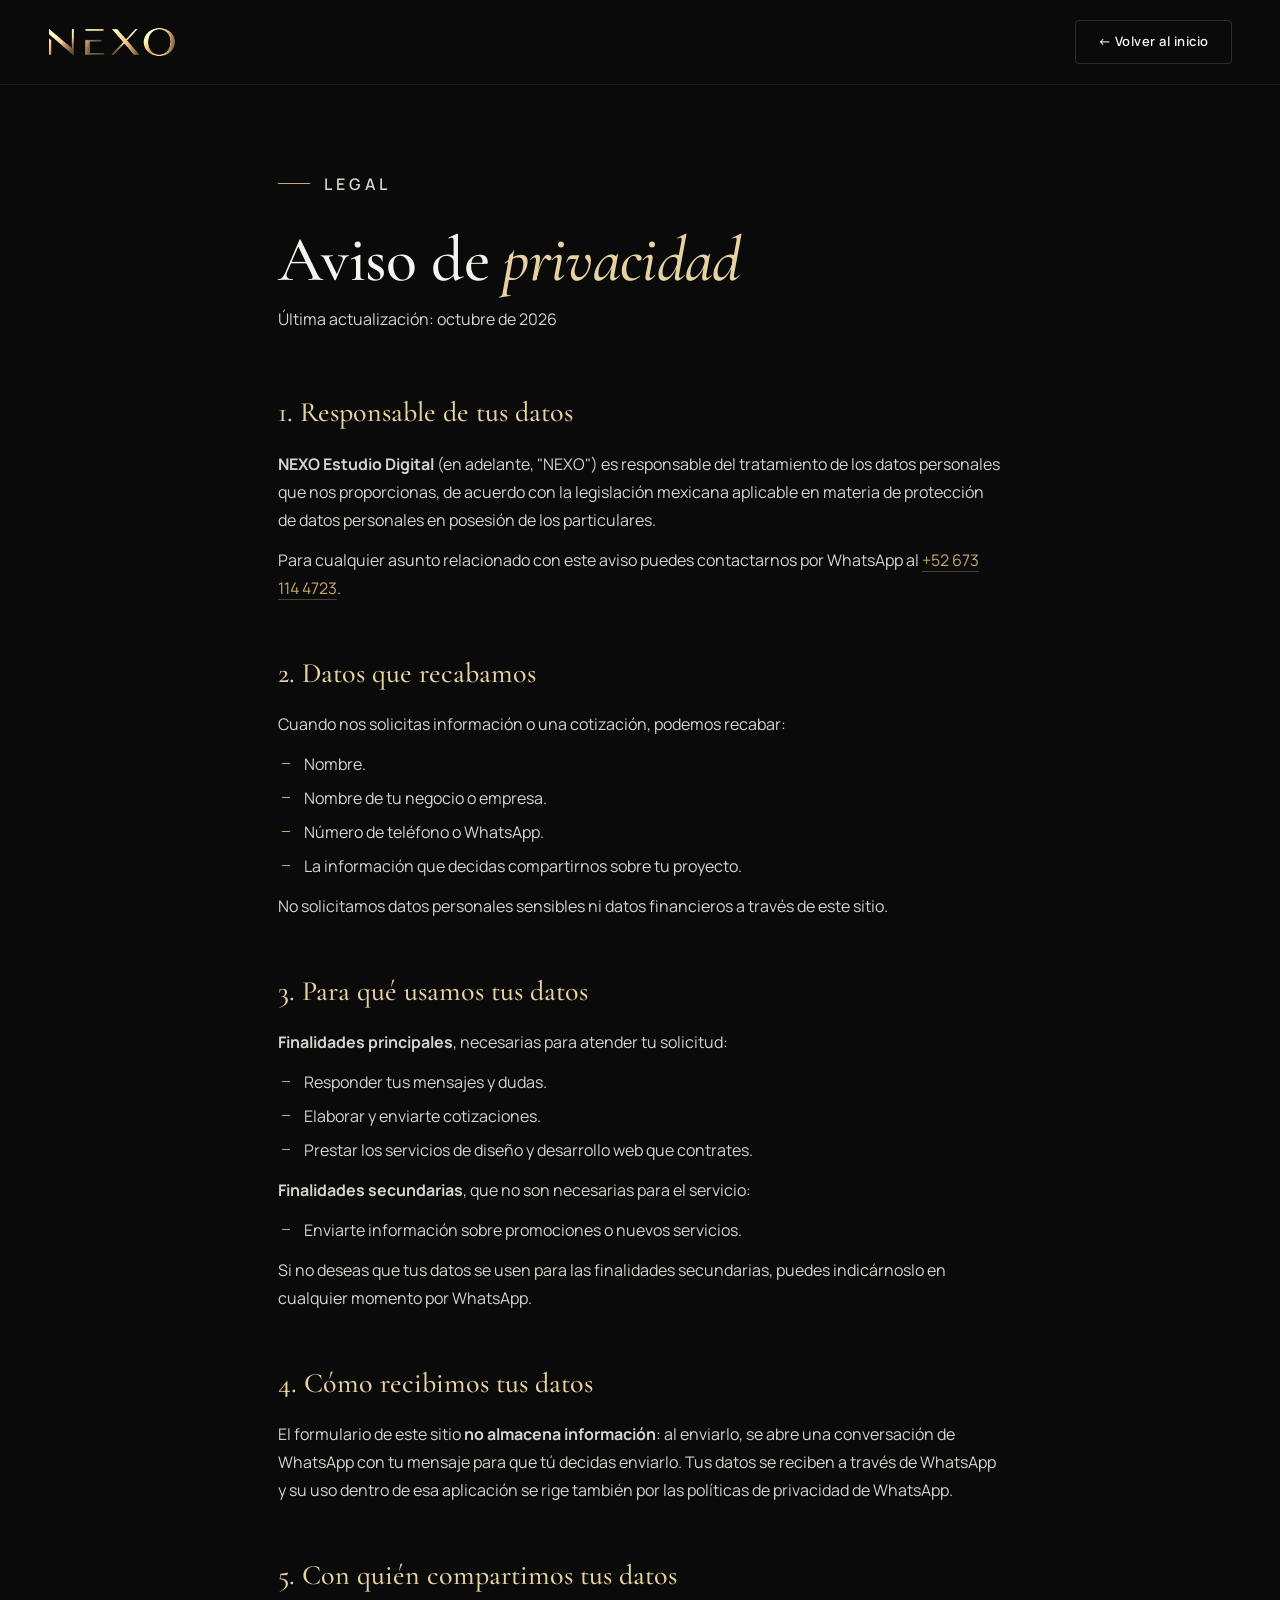
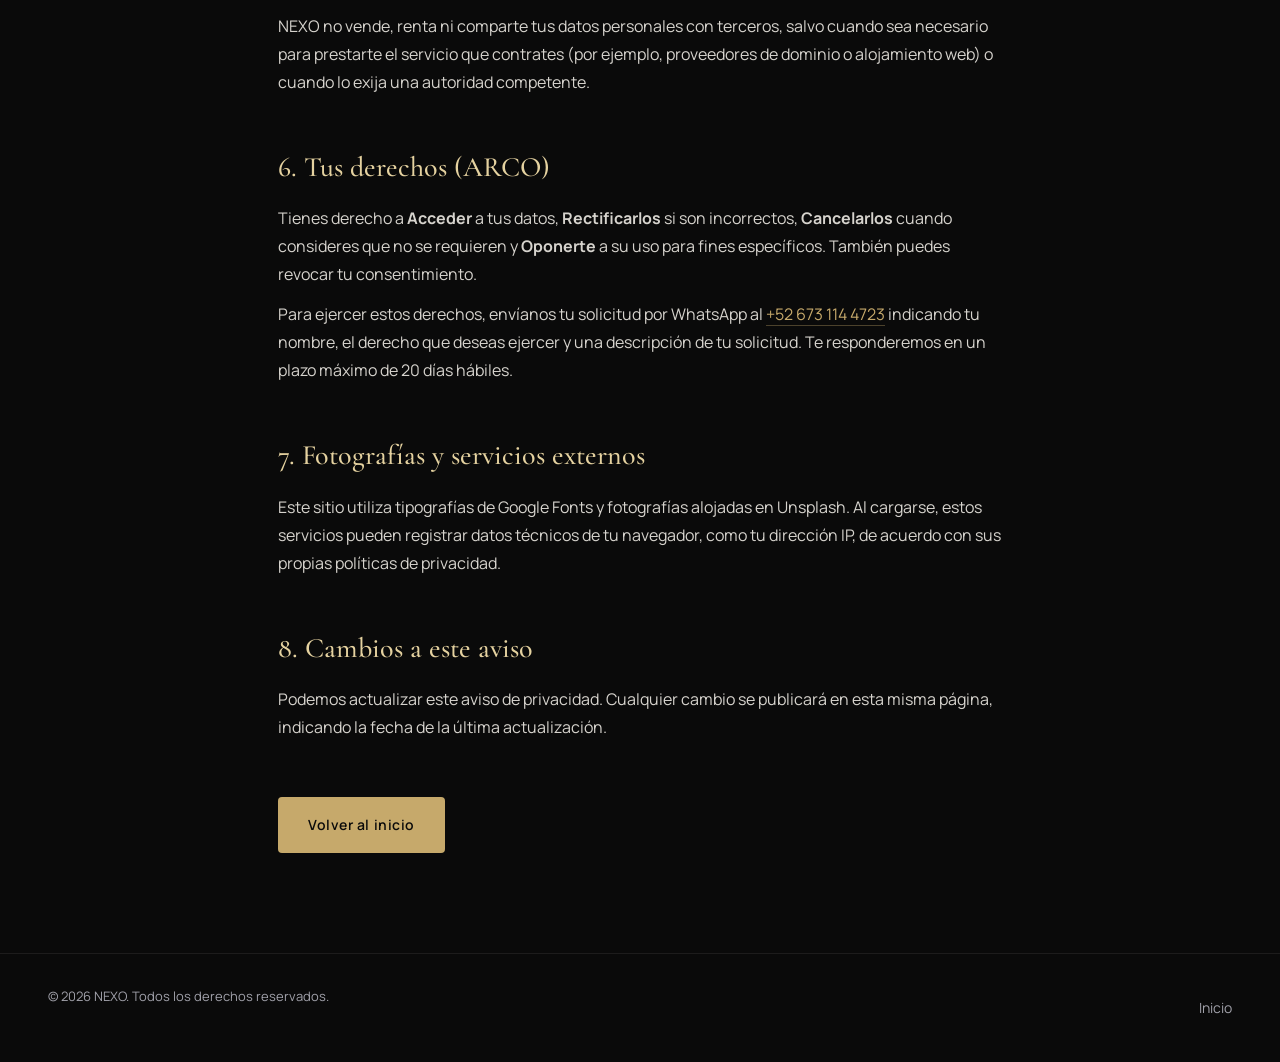
==== aviso-de-privacidad.html @ e702c125 "Mejoras de la auditoría: privacidad, velocidad, SEO y accesibilidad - Aviso de privacidad enlazado d" ====
<!doctype html>
<html lang="es">
<head>
  <meta charset="utf-8">
  <meta name="viewport" content="width=device-width, initial-scale=1">
  <title>Aviso de privacidad · NEXO</title>
  <meta name="description" content="Aviso de privacidad de NEXO, estudio digital de diseño web.">
  <meta name="theme-color" content="#0A0A0A">
  <link rel="canonical" href="https://maria2605199-cyber.github.io/mi-pagina-web-NEXO/aviso-de-privacidad.html">
  <link rel="icon" href="assets/favicon.png" type="image/png">
  <link rel="preconnect" href="https://fonts.googleapis.com">
  <link rel="preconnect" href="https://fonts.gstatic.com" crossorigin>
  <link href="https://fonts.googleapis.com/css2?family=Cormorant+Garamond:ital,wght@0,400;0,500;0,600;1,400;1,500&family=Manrope:wght@300;400;500;600;700&display=swap" rel="stylesheet">
  <link rel="stylesheet" href="css/styles.css?v=__VERSION__">
</head>
<body class="page-simple">
  <header class="simple-nav">
    <div class="container simple-nav__inner">
      <a href="./" class="logo" aria-label="NEXO, volver al inicio"><img src="assets/logo-nexo.png" alt="NEXO" width="440" height="103"></a>
      <a href="./" class="btn btn--ghost btn--sm">← Volver al inicio</a>
    </div>
  </header>

  <main class="container legal">
    <p class="eyebrow">Legal</p>
    <h1 class="h2">Aviso de <em>privacidad</em></h1>
    <p class="legal__date">Última actualización: octubre de 2026</p>

    <h2>1. Responsable de tus datos</h2>
    <p><strong>NEXO Estudio Digital</strong> (en adelante, "NEXO") es responsable del tratamiento de los datos personales que nos proporcionas, de acuerdo con la legislación mexicana aplicable en materia de protección de datos personales en posesión de los particulares.</p>
    <p>Para cualquier asunto relacionado con este aviso puedes contactarnos por WhatsApp al <a href="https://wa.me/526731144723">+52 673 114 4723</a>.</p>

    <h2>2. Datos que recabamos</h2>
    <p>Cuando nos solicitas información o una cotización, podemos recabar:</p>
    <ul>
      <li>Nombre.</li>
      <li>Nombre de tu negocio o empresa.</li>
      <li>Número de teléfono o WhatsApp.</li>
      <li>La información que decidas compartirnos sobre tu proyecto.</li>
    </ul>
    <p>No solicitamos datos personales sensibles ni datos financieros a través de este sitio.</p>

    <h2>3. Para qué usamos tus datos</h2>
    <p><strong>Finalidades principales</strong>, necesarias para atender tu solicitud:</p>
    <ul>
      <li>Responder tus mensajes y dudas.</li>
      <li>Elaborar y enviarte cotizaciones.</li>
      <li>Prestar los servicios de diseño y desarrollo web que contrates.</li>
    </ul>
    <p><strong>Finalidades secundarias</strong>, que no son necesarias para el servicio:</p>
    <ul>
      <li>Enviarte información sobre promociones o nuevos servicios.</li>
    </ul>
    <p>Si no deseas que tus datos se usen para las finalidades secundarias, puedes indicárnoslo en cualquier momento por WhatsApp.</p>

    <h2>4. Cómo recibimos tus datos</h2>
    <p>El formulario de este sitio <strong>no almacena información</strong>: al enviarlo, se abre una conversación de WhatsApp con tu mensaje para que tú decidas enviarlo. Tus datos se reciben a través de WhatsApp y su uso dentro de esa aplicación se rige también por las políticas de privacidad de WhatsApp.</p>

    <h2>5. Con quién compartimos tus datos</h2>
    <p>NEXO no vende, renta ni comparte tus datos personales con terceros, salvo cuando sea necesario para prestarte el servicio que contrates (por ejemplo, proveedores de dominio o alojamiento web) o cuando lo exija una autoridad competente.</p>

    <h2>6. Tus derechos (ARCO)</h2>
    <p>Tienes derecho a <strong>Acceder</strong> a tus datos, <strong>Rectificarlos</strong> si son incorrectos, <strong>Cancelarlos</strong> cuando consideres que no se requieren y <strong>Oponerte</strong> a su uso para fines específicos. También puedes revocar tu consentimiento.</p>
    <p>Para ejercer estos derechos, envíanos tu solicitud por WhatsApp al <a href="https://wa.me/526731144723">+52 673 114 4723</a> indicando tu nombre, el derecho que deseas ejercer y una descripción de tu solicitud. Te responderemos en un plazo máximo de 20 días hábiles.</p>

    <h2>7. Fotografías y servicios externos</h2>
    <p>Este sitio utiliza tipografías de Google Fonts y fotografías alojadas en Unsplash. Al cargarse, estos servicios pueden registrar datos técnicos de tu navegador, como tu dirección IP, de acuerdo con sus propias políticas de privacidad.</p>

    <h2>8. Cambios a este aviso</h2>
    <p>Podemos actualizar este aviso de privacidad. Cualquier cambio se publicará en esta misma página, indicando la fecha de la última actualización.</p>

    <a href="./" class="btn btn--gold legal__back">Volver al inicio</a>
  </main>

  <footer class="footer footer--simple">
    <div class="container footer__bottom">
      <span>© <span id="year">2026</span> NEXO. Todos los derechos reservados.</span>
      <a href="./" class="footer__top">Inicio</a>
    </div>
  </footer>
</body>
</html>
---- css/styles.css ----
/* =========================================================
   NEXO · Estudio digital
   ========================================================= */

:root {
  --black: #0A0A0A;
  --black-2: #111111;
  --black-3: #161616;
  --gold: #C6A96B;
  --gold-light: #E5D2A0;
  --white: #F5F3EF;
  --gray: #A1A1AA;

  --line: rgba(245, 243, 239, 0.08);
  --line-strong: rgba(245, 243, 239, 0.14);
  --gold-line: rgba(198, 169, 107, 0.35);

  --serif: "Cormorant Garamond", Georgia, "Times New Roman", serif;
  --sans: "Manrope", "Inter", system-ui, -apple-system, "Segoe UI", sans-serif;

  --container: 1200px;
  --gutter: clamp(20px, 5vw, 48px);
  --section: clamp(96px, 14vw, 168px);
  --radius: 4px;
  --ease: cubic-bezier(0.22, 1, 0.36, 1);
}

*, *::before, *::after { box-sizing: border-box; }

html { scroll-behavior: smooth; -webkit-text-size-adjust: 100%; }

body {
  margin: 0;
  background: var(--black);
  color: var(--white);
  font-family: var(--sans);
  font-size: 16px;
  line-height: 1.65;
  font-weight: 400;
  -webkit-font-smoothing: antialiased;
  -moz-osx-font-smoothing: grayscale;
  overflow-x: hidden;
}

img, svg { display: block; max-width: 100%; }
a { color: inherit; text-decoration: none; }
h1, h2, h3, p { margin: 0; }
ul, ol { margin: 0; padding: 0; list-style: none; }
button { font: inherit; color: inherit; background: none; border: 0; cursor: pointer; }

::selection { background: var(--gold); color: var(--black); }

:focus-visible { outline: 1px solid var(--gold); outline-offset: 4px; }

.skip-link {
  position: absolute; left: 16px; top: -60px; z-index: 200;
  padding: 10px 16px; background: var(--gold); color: var(--black);
  font-weight: 600; font-size: 14px;
}
.skip-link:focus { top: 16px; }

.container {
  width: 100%;
  max-width: calc(var(--container) + var(--gutter) * 2);
  margin: 0 auto;
  padding: 0 var(--gutter);
}

/* ---------- Tipografía ---------- */

.eyebrow {
  display: inline-flex; align-items: center; gap: 14px;
  font-size: 12px; font-weight: 600;
  letter-spacing: 0.24em; text-transform: uppercase;
  color: var(--gold);
  margin-bottom: 28px;
}
.eyebrow::before {
  content: ""; width: 32px; height: 1px; background: var(--gold);
}

.h2 {
  font-family: var(--serif);
  font-weight: 500;
  font-size: clamp(38px, 5.2vw, 64px);
  line-height: 1.06;
  letter-spacing: -0.01em;
}
.h2 em, .hero__title em {
  font-style: italic;
  color: var(--gold-light);
}

.section__lead {
  color: var(--gray);
  font-size: clamp(16px, 1.4vw, 18px);
  max-width: 520px;
}

/* ---------- Botones ---------- */

.btn {
  position: relative;
  display: inline-flex; align-items: center; justify-content: center; gap: 12px;
  height: 56px; padding: 0 30px;
  font-size: 14px; font-weight: 600; letter-spacing: 0.04em;
  border-radius: var(--radius);
  overflow: hidden;
  isolation: isolate;
  transition: color .5s var(--ease), border-color .5s var(--ease), transform .5s var(--ease);
  white-space: nowrap;
}
.btn svg {
  width: 18px; height: 18px;
  fill: none; stroke: currentColor; stroke-width: 1.6; stroke-linecap: round; stroke-linejoin: round;
  transition: transform .5s var(--ease);
}
.btn:hover svg { transform: translateX(4px); }
.btn svg.wa { transform: none; }

.btn--gold { background: var(--gold); color: var(--black); }
.btn--gold::before {
  content: ""; position: absolute; inset: 0; z-index: -1;
  background: var(--gold-light);
  transform: translateY(101%);
  transition: transform .55s var(--ease);
}
.btn--gold:hover::before { transform: translateY(0); }

.btn--ghost { border: 1px solid var(--line-strong); color: var(--white); }
.btn--ghost::before {
  content: ""; position: absolute; inset: 0; z-index: -1;
  background: var(--white);
  transform: translateY(101%);
  transition: transform .55s var(--ease);
}
.btn--ghost:hover { color: var(--black); border-color: var(--white); }
.btn--ghost:hover::before { transform: translateY(0); }

.btn--sm { height: 44px; padding: 0 22px; font-size: 13px; }
.btn--block { width: 100%; }

/* ---------- Iconos ---------- */

.icon {
  display: grid; place-items: center;
  width: 64px; height: 64px;
  border: 1px solid var(--gold-line);
  border-radius: 50%;
  color: var(--gold);
  transition: background .6s var(--ease), color .6s var(--ease), transform .6s var(--ease);
}
.icon svg {
  width: 28px; height: 28px;
  fill: none; stroke: currentColor; stroke-width: 1.2; stroke-linecap: round; stroke-linejoin: round;
}
.icon--sm { width: 52px; height: 52px; }
.icon--sm svg { width: 24px; height: 24px; }
.icon--xs { width: 40px; height: 40px; flex: none; }
.icon--xs svg { width: 18px; height: 18px; stroke-width: 1.4; }

/* =========================================================
   NAVEGACIÓN
   ========================================================= */

.nav {
  position: fixed; inset: 0 0 auto 0; z-index: 100;
  transition: border-color .5s var(--ease);
  border-bottom: 1px solid transparent;
}
/* El desenfoque va en un pseudo-elemento: un backdrop-filter en .nav
   convertiría a la barra en el contenedor del menú móvil (position: fixed). */
.nav::before {
  content: ""; position: absolute; inset: 0; z-index: -1;
  background: rgba(10, 10, 10, 0.78);
  backdrop-filter: blur(16px) saturate(140%);
  -webkit-backdrop-filter: blur(16px) saturate(140%);
  opacity: 0;
  transition: opacity .5s var(--ease);
}
.nav.is-scrolled::before { opacity: 1; }
.nav.is-scrolled { border-bottom-color: var(--line); }
.nav__inner {
  display: flex; align-items: center; justify-content: space-between;
  height: 88px;
  transition: height .5s var(--ease);
}
.nav.is-scrolled .nav__inner { height: 72px; }

.logo { display: inline-block; line-height: 0; }
.logo img { width: auto; height: 30px; transition: height .5s var(--ease), opacity .4s; }
.nav.is-scrolled .logo img { height: 26px; }
.logo:hover img { opacity: .85; }
.logo--footer img { height: 72px; }

.nav__links { display: flex; gap: 40px; }
.nav__links a {
  position: relative;
  font-size: 14px; font-weight: 500; color: var(--gray);
  transition: color .4s var(--ease);
}
.nav__links a::after {
  content: ""; position: absolute; left: 0; right: 0; bottom: -6px;
  height: 1px; background: var(--gold);
  transform: scaleX(0); transform-origin: right;
  transition: transform .5s var(--ease);
}
.nav__links a:hover, .nav__links a.is-active { color: var(--white); }
.nav__links a:hover::after, .nav__links a.is-active::after { transform: scaleX(1); transform-origin: left; }

.nav__toggle {
  display: none;
  width: 44px; height: 44px;
  position: relative;
}
.nav__toggle span {
  position: absolute; left: 10px; right: 10px; height: 1px; background: var(--white);
  transition: transform .5s var(--ease), top .5s var(--ease);
}
.nav__toggle span:nth-child(1) { top: 18px; }
.nav__toggle span:nth-child(2) { top: 26px; }
.nav__toggle[aria-expanded="true"] span:nth-child(1) { top: 22px; transform: rotate(45deg); }
.nav__toggle[aria-expanded="true"] span:nth-child(2) { top: 22px; transform: rotate(-45deg); }

.mobile-menu {
  position: fixed; inset: 0; z-index: -2;
  background: var(--black);
  padding: 120px var(--gutter) 40px;
  display: flex; flex-direction: column; justify-content: space-between;
  opacity: 0; visibility: hidden;
  transition: opacity .5s var(--ease), visibility .5s;
}
.mobile-menu.is-open { opacity: 1; visibility: visible; }
.mobile-menu nav { display: flex; flex-direction: column; }
.mobile-menu nav a {
  font-family: var(--serif); font-size: 40px; font-weight: 500;
  padding: 10px 0; border-bottom: 1px solid var(--line);
  opacity: 0; transform: translateY(16px);
  transition: opacity .6s var(--ease), transform .6s var(--ease), color .3s;
}
.mobile-menu nav a:hover { color: var(--gold-light); }
.mobile-menu.is-open nav a { opacity: 1; transform: none; }
.mobile-menu.is-open nav a:nth-child(2) { transition-delay: .05s; }
.mobile-menu.is-open nav a:nth-child(3) { transition-delay: .1s; }
.mobile-menu.is-open nav a:nth-child(4) { transition-delay: .15s; }
.mobile-menu.is-open nav a:nth-child(5) { transition-delay: .2s; }

/* =========================================================
   HERO
   ========================================================= */

.hero {
  position: relative;
  min-height: 100vh; min-height: 100svh;
  display: flex; align-items: center;
  padding: 140px 0 120px;
  overflow: hidden;
}
.hero__glow {
  position: absolute; top: -20%; right: -10%;
  width: 70vw; height: 70vw; max-width: 900px; max-height: 900px;
  background: radial-gradient(circle, rgba(198, 169, 107, 0.10) 0%, transparent 60%);
  pointer-events: none;
}
.hero__grid {
  position: absolute; inset: 0;
  background-image:
    linear-gradient(var(--line) 1px, transparent 1px),
    linear-gradient(90deg, var(--line) 1px, transparent 1px);
  background-size: 96px 96px;
  mask-image: radial-gradient(ellipse 60% 60% at 70% 45%, #000 0%, transparent 75%);
  -webkit-mask-image: radial-gradient(ellipse 60% 60% at 70% 45%, #000 0%, transparent 75%);
  opacity: .6;
  pointer-events: none;
}
.hero__inner {
  position: relative;
  display: grid;
  grid-template-columns: 1fr 1.05fr;
  gap: clamp(40px, 6vw, 80px);
  align-items: center;
}
.hero__title {
  font-family: var(--serif);
  font-weight: 500;
  font-size: clamp(46px, 6.4vw, 88px);
  line-height: 1.02;
  letter-spacing: -0.015em;
  margin-bottom: 32px;
}
.hero__lead {
  color: var(--gray);
  font-size: clamp(16px, 1.45vw, 19px);
  max-width: 500px;
  margin-bottom: 44px;
}
.hero__actions { display: flex; flex-wrap: wrap; gap: 16px; }

.hero__scroll {
  position: absolute; left: 50%; bottom: 32px; transform: translateX(-50%);
  width: 1px; height: 56px; background: var(--line-strong); overflow: hidden;
}
.hero__scroll span {
  position: absolute; left: 0; top: -50%; width: 1px; height: 50%;
  background: var(--gold);
  animation: scrollLine 2.4s var(--ease) infinite;
}
@keyframes scrollLine { to { top: 100%; } }

/* ---------- Composición de dispositivos ---------- */

.devices {
  position: relative;
  padding: 0 0 8% 0;
}
.laptop { position: relative; width: 92%; }
.laptop__screen {
  position: relative;
  aspect-ratio: 16 / 10.4;
  background: #050505;
  border: 1px solid #2a2a2a;
  border-radius: 12px 12px 0 0;
  padding: 2.2%;
  box-shadow: 0 40px 80px -20px rgba(0,0,0,.8), 0 0 0 1px rgba(255,255,255,.02) inset;
}
.laptop__base {
  position: relative;
  height: 14px; margin: 0 -6%;
  background: linear-gradient(#2b2b2b, #161616);
  border-radius: 0 0 14px 14px;
}
.laptop__base::before {
  content: ""; position: absolute; left: 50%; top: 0; transform: translateX(-50%);
  width: 16%; height: 5px; background: #0d0d0d; border-radius: 0 0 6px 6px;
}

.phone {
  position: absolute; right: 0; bottom: 0;
  width: 27%;
  aspect-ratio: 9 / 19;
  background: #050505;
  border: 1px solid #2f2f2f;
  border-radius: 28px;
  padding: 7px;
  box-shadow: 0 30px 60px -10px rgba(0,0,0,.9), -20px 0 60px -20px rgba(0,0,0,.8);
  animation: float 7s ease-in-out infinite;
}
.phone__notch {
  position: absolute; left: 50%; top: 12px; transform: translateX(-50%);
  width: 30%; height: 10px; border-radius: 10px; background: #000; z-index: 2;
}
@keyframes float {
  0%, 100% { transform: translateY(0); }
  50% { transform: translateY(-10px); }
}

.devices__badge {
  position: absolute; left: -2%; bottom: 0;
  display: inline-flex; align-items: center; gap: 10px;
  padding: 12px 18px;
  background: rgba(17, 17, 17, 0.85);
  backdrop-filter: blur(10px); -webkit-backdrop-filter: blur(10px);
  border: 1px solid var(--line-strong);
  border-radius: 40px;
  font-size: 12px; font-weight: 500; letter-spacing: .04em;
  animation: float 8s ease-in-out infinite reverse;
}
.devices__badge svg {
  width: 16px; height: 16px; fill: none; stroke: var(--gold); stroke-width: 2; stroke-linecap: round; stroke-linejoin: round;
}

/* Sitios de ejemplo dentro de los dispositivos: un carrusel de estilos.
   Las fotos se cargan desde Unsplash; si fallan queda el color de respaldo. */
.laptop__screen, .phone { container-type: inline-size; }
.phone > .site { position: absolute; inset: 7px; height: auto; }

.site {
  /* Tema por defecto; cada .site--* lo sobrescribe */
  --s-bg: #0e0b08; --s-text: #f5efe4; --s-muted: rgba(245,239,228,.72);
  --s-accent: #C6A96B; --s-ink: #14100b; --s-photo: #2a1d12;
  --s-card: rgba(14,11,8,.88); --s-line: rgba(198,169,107,.4);
  --s-head: var(--serif); --s-weight: 500; --s-case: uppercase; --s-eyebrow: var(--serif);
  --s-shade: rgba(10,8,6,.94); --s-radius: .4cqw;

  position: absolute; inset: 2.2cqw;
  display: flex; flex-direction: column;
  background: var(--s-bg); color: var(--s-text);
  border-radius: 4px; overflow: hidden;
  font-family: var(--sans);
  opacity: 0; visibility: hidden;
  transition: opacity 1s var(--ease), visibility 1s;
}
.site.is-active { opacity: 1; visibility: visible; }

.site__bar {
  flex: none;
  display: flex; align-items: center; gap: .8cqw;
  padding: 1.1cqw 1.6cqw;
  background: color-mix(in srgb, var(--s-bg) 80%, #fff 8%);
}
.site__bar i { width: 1.1cqw; aspect-ratio: 1; border-radius: 50%; background: rgba(255,255,255,.18); }
.site__url {
  margin-left: 2cqw; flex: 0 1 36%;
  font-size: 1.25cqw; color: rgba(255,255,255,.5); text-align: center;
  background: rgba(0,0,0,.35); border-radius: 2cqw; padding: .3cqw 1.5cqw;
}
.site__hero {
  position: relative; flex: 1;
  display: flex; flex-direction: column;
  background: var(--s-photo) var(--img) center / cover no-repeat;
}
.site__hero::before {
  content: ""; position: absolute; inset: 0;
  background:
    linear-gradient(90deg, var(--s-shade) 0%, color-mix(in srgb, var(--s-shade) 70%, transparent) 42%, transparent 80%),
    linear-gradient(0deg, var(--s-shade) 0%, transparent 45%);
}
.site__hero > * { position: relative; }
.site__nav { display: flex; align-items: center; gap: 2.8cqw; padding: 2cqw 4cqw; }
.site__logo {
  margin-right: auto;
  font-family: var(--s-head); font-size: 2.2cqw; font-weight: 700; letter-spacing: .22em;
}
.site__nav > span { font-size: 1.15cqw; letter-spacing: .1em; text-transform: uppercase; color: var(--s-muted); }
.site__nav > span.is-on { color: var(--s-accent); }
.site__btn, .site__cta em {
  font-style: normal; font-weight: 700;
  font-size: 1.1cqw; letter-spacing: .1em; text-transform: uppercase;
  background: var(--s-accent); color: var(--s-ink);
  padding: 1cqw 2cqw; border-radius: var(--s-radius);
}
.site__copy { padding: 1.6cqw 4cqw 0; max-width: 58%; }
.site__copy i { font-family: var(--s-eyebrow); font-style: italic; font-size: 1.9cqw; color: var(--s-accent); }
.site__copy .site__title {
  margin: .8cqw 0 1.4cqw;
  font-family: var(--s-head); font-weight: var(--s-weight);
  font-size: 4.8cqw; line-height: .98; text-transform: var(--s-case);
}
.site__copy .site__title span { color: var(--s-accent); }
.site__copy p { font-size: 1.35cqw; line-height: 1.55; color: var(--s-muted); max-width: 88%; }
.site__cta { display: flex; gap: 1.2cqw; margin-top: 1.8cqw; }
.site__cta u {
  text-decoration: none; font-weight: 600;
  font-size: 1.1cqw; letter-spacing: .1em; text-transform: uppercase;
  padding: 1cqw 2cqw; border: 1px solid var(--s-muted); border-radius: var(--s-radius);
}
.site__menu {
  margin-top: auto;
  display: grid; grid-template-columns: repeat(4, 1fr); gap: 1.4cqw;
  padding: 2cqw 4cqw 2.4cqw;
}
.dish { overflow: hidden; background: var(--s-card); border: 1px solid var(--s-line); border-radius: .6cqw; }
.dish__img { aspect-ratio: 16 / 8; background: var(--s-photo) var(--img) center / cover no-repeat; }
.dish__info {
  display: flex; justify-content: space-between; align-items: baseline; gap: .6cqw;
  padding: .9cqw 1.1cqw;
  font-size: 1.05cqw; letter-spacing: .04em; text-transform: uppercase;
}
.dish__info b { font-family: var(--s-head); font-size: 1.3cqw; font-weight: 700; color: var(--s-accent); white-space: nowrap; }

/* Temas */
.site--food {
  --s-bg: #1a0f08; --s-accent: #F5A524; --s-ink: #1a1208; --s-photo: #4a2a14;
  --s-card: rgba(255,248,238,.96); --s-line: transparent;
  --s-head: var(--sans); --s-weight: 800; --s-case: none; --s-eyebrow: var(--serif);
  --s-shade: rgba(22,12,6,.92); --s-radius: 4cqw;
}
.site--food .dish__info { color: #1a1208; }
.site--food .dish__info b { color: #c46d00; }
.site--build {
  --s-bg: #0a1a36; --s-accent: #3B82F6; --s-ink: #fff; --s-photo: #12305e;
  --s-card: rgba(10,26,54,.92); --s-line: rgba(147,197,253,.3); --s-muted: rgba(226,236,255,.78);
  --s-head: var(--serif); --s-weight: 500; --s-case: none; --s-eyebrow: var(--sans);
  --s-shade: rgba(8,22,48,.92); --s-radius: .3cqw;
}
.site--build .site__copy i { font-style: normal; text-transform: uppercase; letter-spacing: .14em; font-size: 1.2cqw; }
.site--build .dish__info b { color: #93c5fd; font-family: var(--sans); font-weight: 600; font-size: 1.05cqw; }
.site--academy {
  --s-bg: #0d1530; --s-accent: #E9C98B; --s-ink: #141a2e; --s-photo: #1d2752;
  --s-card: rgba(13,21,48,.9); --s-line: rgba(233,201,139,.35); --s-muted: rgba(225,230,245,.75);
  --s-head: var(--sans); --s-weight: 700; --s-case: uppercase;
  --s-shade: rgba(11,17,40,.93); --s-radius: .4cqw;
}
.site--academy .site__copy .site__title span { font-family: var(--serif); font-style: italic; font-weight: 500; text-transform: none; }
.site--cars {
  --s-bg: #0b0b0b; --s-accent: #F2B705; --s-ink: #111; --s-photo: #2b2b2b;
  --s-card: rgba(17,17,17,.92); --s-line: rgba(255,255,255,.12);
  --s-head: var(--sans); --s-weight: 800; --s-case: none; --s-eyebrow: var(--sans);
  --s-shade: rgba(8,8,8,.93); --s-radius: .4cqw;
}
.site--cars .site__copy i { font-style: normal; text-transform: uppercase; letter-spacing: .14em; font-size: 1.2cqw; }
.site--fashion {
  --s-bg: #121110; --s-accent: #C9A978; --s-ink: #121110; --s-photo: #4a3d2e;
  --s-card: rgba(18,17,16,.9); --s-line: rgba(201,169,120,.3);
  --s-head: var(--serif); --s-weight: 500; --s-case: uppercase; --s-eyebrow: var(--sans);
  --s-shade: rgba(18,17,16,.9); --s-radius: 0;
}
.site--fashion .site__copy i { font-style: normal; text-transform: uppercase; letter-spacing: .2em; font-size: 1.15cqw; }
.site--fashion .site__logo { font-weight: 500; letter-spacing: .4em; }

/* Versión teléfono: las medidas cqw se toman del ancho del teléfono */
.site--phone { border-radius: 21px; }
.site--phone .site__hero { flex: none; height: 62%; }
.site--phone .site__hero::before { background: linear-gradient(0deg, var(--s-shade) 6%, color-mix(in srgb, var(--s-shade) 55%, transparent) 50%, color-mix(in srgb, var(--s-shade) 25%, transparent) 100%); }
.site--phone .site__nav { padding: 17cqw 8cqw 0; }
.site--phone .site__logo { font-size: 7cqw; }
.site__burger { width: 8cqw; height: 4cqw; border-top: 1px solid currentColor; border-bottom: 1px solid currentColor; }
.site--phone .site__copy { margin-top: auto; max-width: none; padding: 0 8cqw 6cqw; }
.site--phone .site__copy i { font-size: 5.6cqw; }
.site--phone .site__copy .site__title { font-size: 11cqw; margin: 2cqw 0 0; }
.site--phone .site__cta { margin-top: 5cqw; }
.site--phone .site__cta em { font-size: 4.2cqw; padding: 3.4cqw 6cqw; border-radius: 1.4cqw; }
.site--phone.site--food .site__cta em { border-radius: 8cqw; }
.site__list { display: grid; gap: 3cqw; padding: 4cqw 8cqw; }
.dish-row {
  display: flex; align-items: center; gap: 4cqw;
  font-size: 4.4cqw;
  padding-bottom: 3cqw; border-bottom: 1px solid var(--s-line);
}
.site--food .dish-row { border-bottom-color: rgba(245,165,36,.25); }
.dish-row .dish__img { width: 16cqw; aspect-ratio: 1; border-radius: 2cqw; flex: none; }
.dish-row span { flex: 1; }
.dish-row b { font-family: var(--s-head); font-size: 4.4cqw; font-weight: 700; color: var(--s-accent); white-space: nowrap; }

/* Pestañas del carrusel */
.showcase__tabs {
  display: flex; flex-wrap: wrap; justify-content: center; gap: 8px;
  margin-top: 32px;
}
.showcase__tab {
  position: relative; overflow: hidden;
  font-size: 12px; font-weight: 600; letter-spacing: .08em; text-transform: uppercase;
  color: var(--gray);
  padding: 9px 16px; border: 1px solid var(--line-strong); border-radius: 30px;
  transition: color .4s var(--ease), border-color .4s var(--ease);
}
.showcase__tab:hover { color: var(--white); }
.showcase__tab.is-active { color: var(--gold-light); border-color: var(--gold-line); }
.showcase__tab.is-active::after {
  content: ""; position: absolute; left: 0; bottom: 0; height: 2px; width: 100%;
  background: var(--gold); transform-origin: left;
  animation: tabProgress var(--slide-ms, 5000ms) linear forwards;
}
.showcase.is-paused .showcase__tab.is-active::after { animation-play-state: paused; }
@keyframes tabProgress { from { transform: scaleX(0); } to { transform: scaleX(1); } }

/* =========================================================
   SECCIONES
   ========================================================= */

.section { position: relative; padding: var(--section) 0; }
.section--alt { background: var(--black-2); border-top: 1px solid var(--line); border-bottom: 1px solid var(--line); }

.section__head { margin-bottom: clamp(56px, 7vw, 88px); max-width: 760px; }
.section__head--split {
  max-width: none;
  display: grid; grid-template-columns: 1.2fr 1fr; gap: 48px; align-items: end;
}

/* ---------- Valor ---------- */

.benefits {
  display: grid; grid-template-columns: repeat(3, 1fr);
  border-top: 1px solid var(--line);
}
.benefit {
  position: relative;
  padding: 56px 40px 8px 0;
}
.benefit + .benefit { padding-left: 40px; border-left: 1px solid var(--line); }
.benefit__num {
  position: absolute; top: 24px; right: 24px;
  font-family: var(--serif); font-size: 15px; color: var(--gray); letter-spacing: .1em;
}
.benefit .icon { margin-bottom: 36px; }
.benefit h3 {
  font-family: var(--serif); font-weight: 500;
  font-size: 28px; line-height: 1.15; margin-bottom: 14px;
}
.benefit p { color: var(--gray); font-size: 15px; max-width: 320px; }
.benefit:hover .icon { background: var(--gold); color: var(--black); transform: rotate(-8deg); }

/* ---------- Servicios ---------- */

.services {
  display: grid; grid-template-columns: repeat(3, 1fr);
  gap: 1px;
  background: var(--line);
  border: 1px solid var(--line);
}
.service {
  position: relative;
  display: flex; flex-direction: column;
  padding: 44px 40px 40px;
  background: var(--black-2);
  transition: background .6s var(--ease);
  overflow: hidden;
}
.service::before {
  content: ""; position: absolute; left: 0; top: 0; height: 1px; width: 100%;
  background: linear-gradient(90deg, transparent, var(--gold), transparent);
  transform: scaleX(0);
  transition: transform .8s var(--ease);
}
.service:hover { background: var(--black-3); }
.service:hover::before { transform: scaleX(1); }
.service:hover .icon { background: var(--gold); color: var(--black); }

.service__top { display: flex; justify-content: space-between; align-items: flex-start; margin-bottom: 48px; }
.service__num { font-family: var(--serif); font-size: 15px; color: var(--gray); letter-spacing: .1em; }
.service h3 {
  font-family: var(--serif); font-weight: 500;
  font-size: 28px; line-height: 1.15; margin-bottom: 14px;
}
.service p { color: var(--gray); font-size: 15px; margin-bottom: 28px; }
.service__tags { display: flex; flex-wrap: wrap; gap: 8px; margin-bottom: 36px; margin-top: auto; }
.service__tags li {
  font-size: 11px; letter-spacing: .08em; text-transform: uppercase;
  padding: 6px 12px; border: 1px solid var(--line-strong); border-radius: 30px; color: var(--gray);
}
.service__link {
  display: inline-flex; align-items: center; gap: 10px;
  font-size: 13px; font-weight: 600; letter-spacing: .04em;
  color: var(--gold);
  padding-top: 24px; border-top: 1px solid var(--line);
  transition: color .4s var(--ease), gap .4s var(--ease);
}
.service__link svg { width: 16px; height: 16px; fill: none; stroke: currentColor; stroke-width: 1.6; stroke-linecap: round; stroke-linejoin: round; }
.service__link:hover { color: var(--gold-light); gap: 16px; }

/* Servicio destacado a todo lo ancho */
.service--feature {
  grid-column: 1 / -1;
  display: grid; grid-template-columns: 1.4fr 1fr; gap: 48px; align-items: end;
}
.service--feature p { max-width: 560px; margin-bottom: 0; }
.service--feature .service__tags { margin: 0 0 32px; }
.service--feature .service__link { display: flex; }
.service--feature .service__num { position: absolute; top: 44px; right: 40px; }

/* ---------- Proyectos ---------- */

.projects {
  display: grid; grid-template-columns: repeat(5, 1fr);
  gap: 24px;
}
.project { grid-column: span 2; display: flex; flex-direction: column; gap: 24px; }
.project--wide { grid-column: span 3; }

.project__visual {
  position: relative;
  aspect-ratio: 4 / 3;
  border: 1px solid var(--line);
  border-radius: var(--radius);
  overflow: hidden;
  display: grid; place-items: center;
  padding: 7%;
  background: radial-gradient(circle at 30% 20%, #1c1a15, #0c0c0c);
}
.project--wide .project__visual { aspect-ratio: 2 / 1; }
.project__visual::after {
  content: "Ver concepto"; position: absolute; left: 24px; bottom: 24px;
  font-size: 12px; font-weight: 600; letter-spacing: .14em; text-transform: uppercase;
  color: var(--black); background: var(--gold); padding: 10px 16px; border-radius: 30px;
  opacity: 0; transform: translateY(10px);
  transition: opacity .5s var(--ease), transform .5s var(--ease);
}
.project:hover .project__visual::after { opacity: 1; transform: none; }

.project__cat { font-size: 12px; font-weight: 600; letter-spacing: .18em; text-transform: uppercase; color: var(--gold); }
.project h3 { font-family: var(--serif); font-weight: 500; font-size: 28px; line-height: 1.2; margin: 8px 0 6px; }
.project p { color: var(--gray); font-size: 15px; }

/* Mini-sitios de proyectos (medidas relativas al ancho de cada maqueta) */
.pv {
  position: relative;
  width: 100%; height: 100%;
  container-type: inline-size;
  border-radius: 4px; overflow: hidden;
  display: flex; flex-direction: column;
  box-shadow: 0 30px 60px -20px rgba(0,0,0,.7);
  transition: transform .8s var(--ease);
  font-family: var(--sans);
}
.pv__photo { background: #3a3128 var(--img) center / cover no-repeat; }
.pv__nav { display: flex; align-items: center; gap: 4cqw; padding: 4cqw 6cqw; font-size: 2.4cqw; }
.pv__nav b { margin-right: auto; font-family: var(--serif); font-size: 4.6cqw; font-weight: 600; letter-spacing: .04em; }
.pv__nav span { opacity: .7; }
.pv small { display: block; font-size: 2.2cqw; font-weight: 700; letter-spacing: .18em; text-transform: uppercase; color: var(--gold); }
.pv strong { display: block; font-family: var(--serif); font-weight: 500; line-height: 1.02; }
.pv em { display: inline-block; font-style: normal; font-weight: 700; text-transform: uppercase; letter-spacing: .1em; }

/* Olivo · restaurante */
.pv--olivo { background: #f5f1e8; color: #1f2b20; }
.pv--olivo .pv__nav { font-size: 1.7cqw; }
.pv--olivo .pv__nav b { font-size: 3.4cqw; font-style: italic; }
.pv__split { flex: 1; display: grid; grid-template-columns: 1fr 1.05fr; gap: 4cqw; padding: 0 0 0 4.5cqw; min-height: 0; }
.pv--olivo .pv__copy { align-self: center; }
.pv--olivo small { font-size: 1.4cqw; color: #8a6d3b; }
.pv--olivo strong { font-size: 5.2cqw; margin: 1.6cqw 0 1.6cqw; }
.pv--olivo p { font-size: 1.5cqw; line-height: 1.5; color: #5a6358; }
.pv--olivo em { margin-top: 2.4cqw; font-size: 1.3cqw; padding: 1.3cqw 2.6cqw; background: #1f2b20; color: #f5f1e8; border-radius: .4cqw; }
.pv--olivo .pv__photo { border-radius: 2cqw 0 0 0; }

/* Vértice · consultoría */
.pv--vertice { background: #0f1823 var(--img) center / cover no-repeat; color: #f5f3ef; }
.pv--vertice::before { content: ""; position: absolute; inset: 0; background: linear-gradient(120deg, rgba(10,18,30,.95) 25%, rgba(10,18,30,.55)); }
.pv--vertice > * { position: relative; }
.pv--vertice .pv__copy { margin-top: auto; padding: 0 6cqw 7cqw; }
.pv--vertice strong { font-size: 8.4cqw; margin: 2.4cqw 0 4cqw; max-width: 90%; }
.pv__chips { display: flex; gap: 2cqw; }
.pv__chips span { font-size: 2.3cqw; padding: 1.2cqw 2.6cqw; border: 1px solid rgba(245,243,239,.35); border-radius: 6cqw; }

/* Lumé · landing */
.pv--lume { flex-direction: row; background: #efe6da; color: #3b2c22; }
.pv--lume .pv__photo { width: 46%; }
.pv--lume .pv__copy { flex: 1; display: flex; flex-direction: column; justify-content: center; padding: 6cqw; }
.pv__brand { font-family: var(--serif); font-size: 5cqw; font-style: italic; margin-bottom: auto; }
.pv--lume small { color: #9a7a4a; }
.pv--lume strong { font-size: 7.4cqw; margin: 2cqw 0 4cqw; }
.pv__field { display: flex; flex-direction: column; gap: 1.6cqw; margin-bottom: auto; }
.pv__field span { font-size: 2.4cqw; color: #8b7a6c; padding: 2cqw; border: 1px solid #cdbfae; border-radius: .6cqw; background: #f7f1e9; }
.pv--lume em { text-align: center; font-size: 2.2cqw; padding: 2.2cqw; background: #3b2c22; color: #efe6da; border-radius: .6cqw; }

/* Vela · tienda de ropa */
.pv--vela { background: #faf8f5; color: #1b1b1b; }
.pv--vela .pv__nav { font-size: 1.6cqw; letter-spacing: .12em; text-transform: uppercase; }
.pv--vela .pv__nav b { font-size: 3.2cqw; letter-spacing: .3em; }
.pv__bag { width: 2.4cqw; height: 2.6cqw; border: 1px solid #1b1b1b; border-radius: .3cqw; position: relative; }
.pv__bag::before { content: ""; position: absolute; left: 25%; right: 25%; top: -1cqw; height: 1.2cqw; border: 1px solid #1b1b1b; border-bottom: 0; border-radius: 1cqw 1cqw 0 0; }
.pv__shop { flex: 1; display: grid; grid-template-columns: 1.25fr 1fr 1fr 1fr; gap: 2cqw; padding: 0 4.5cqw 4.5cqw; min-height: 0; }
.pv__banner {
  position: relative; overflow: hidden;
  display: flex; flex-direction: column; justify-content: flex-end;
  padding: 3cqw; color: #fff;
  background: #6b5a48 var(--img) center / cover no-repeat;
}
.pv__banner::before { content: ""; position: absolute; inset: 0; background: linear-gradient(0deg, rgba(0,0,0,.7), rgba(0,0,0,0) 65%); }
.pv__banner > * { position: relative; }
.pv__banner small { font-size: 1.3cqw; color: var(--gold-light); }
.pv__banner strong { font-size: 3.6cqw; margin: 1cqw 0 1.8cqw; }
.pv__banner em { align-self: flex-start; font-size: 1.2cqw; padding: 1.1cqw 2cqw; background: #fff; color: #1b1b1b; }
.pv__product { display: flex; flex-direction: column; gap: .8cqw; font-size: 1.5cqw; min-height: 0; }
.pv__product .pv__photo { flex: 1; min-height: 0; background-color: #e6dfd6; }
.pv__product b { font-family: var(--serif); font-size: 2.2cqw; font-weight: 600; }

.project:hover .pv { transform: translateY(-8px) scale(1.02); }

/* ---------- Proceso ---------- */

.process {
  display: grid; grid-template-columns: repeat(4, 1fr);
  gap: 32px;
  counter-reset: step;
}
.step { position: relative; padding-top: 40px; }
.step::before {
  content: ""; position: absolute; left: 0; right: -32px; top: 0;
  height: 1px; background: var(--line-strong);
}
.step:last-child::before { right: 0; }
.step::after {
  content: ""; position: absolute; left: 0; top: -4px;
  width: 9px; height: 9px; border-radius: 50%;
  background: var(--black-2); border: 1px solid var(--gold);
  transition: background .5s var(--ease), box-shadow .5s var(--ease);
}
.step:hover::after { background: var(--gold); box-shadow: 0 0 0 6px rgba(198,169,107,.15); }
.step__num {
  display: block;
  font-family: var(--serif); font-style: italic;
  font-size: 56px; line-height: 1; color: var(--gold);
  margin-bottom: 24px;
}
.step h3 { font-family: var(--serif); font-weight: 500; font-size: 26px; line-height: 1.2; margin-bottom: 12px; }
.step p { color: var(--gray); font-size: 15px; }

/* ---------- Antes / después ---------- */

.compare {
  position: relative;
  aspect-ratio: 16 / 8;
  border: 1px solid var(--line-strong);
  border-radius: var(--radius);
  overflow: hidden;
  container-type: inline-size;
  user-select: none;
}
.compare__pane { position: absolute; inset: 0; }
.compare__after { clip-path: inset(0 calc(100% - var(--pos)) 0 0); }
.compare__label {
  position: absolute; bottom: 16px; left: 16px; z-index: 2;
  font-size: 11px; font-weight: 700; letter-spacing: .16em; text-transform: uppercase;
  padding: 7px 12px; border-radius: 30px;
  background: rgba(0,0,0,.65); color: #fff;
}
.compare__before .compare__label { left: auto; right: 16px; }
.compare__label--gold { background: var(--gold); color: var(--black); }
.compare__handle {
  position: absolute; top: 0; bottom: 0; left: var(--pos); z-index: 3;
  width: 2px; margin-left: -1px; background: var(--gold);
  pointer-events: none;
}
.compare__handle span {
  position: absolute; top: 50%; left: 50%; transform: translate(-50%, -50%);
  width: 48px; height: 48px; border-radius: 50%;
  background: var(--gold); box-shadow: 0 8px 24px rgba(0,0,0,.5);
}
.compare__handle span::before, .compare__handle span::after {
  content: ""; position: absolute; top: 50%; width: 8px; height: 8px;
  border-left: 2px solid var(--black); border-bottom: 2px solid var(--black);
}
.compare__handle span::before { left: 12px; transform: translateY(-50%) rotate(45deg); }
.compare__handle span::after { right: 12px; transform: translateY(-50%) rotate(-135deg); }
.compare__range {
  position: absolute; inset: 0; z-index: 4;
  width: 100%; height: 100%; margin: 0;
  opacity: 0; cursor: ew-resize;
}
.compare:has(.compare__range:focus-visible) .compare__handle span { outline: 2px solid var(--white); outline-offset: 3px; }

/* La página "antes": a propósito, anticuada */
.old {
  height: 100%;
  background: #fffde0;
  color: #000;
  font-family: "Times New Roman", Times, serif;
  font-size: 1.4cqw;
}
.old u { color: #0000ee; }
.old__top {
  background: linear-gradient(#ff3b3b, #b30000); color: #ffff00;
  font: bold 2.2cqw "Comic Sans MS", "Comic Sans", cursive;
  text-align: center; padding: 1.2cqw;
}
.old__nav { background: #3a6ea5; color: #fff; padding: .8cqw 1.4cqw; font-size: 1.3cqw; }
.old__nav u { color: #fff; }
.old__body { display: grid; grid-template-columns: 18% 1fr; gap: 1.6cqw; padding: 1.6cqw; }
.old__side { display: flex; flex-direction: column; gap: .6cqw; padding: 1cqw; background: #c0c0c0; border: 2px outset #eee; }
.old__counter { margin-top: 1cqw; font-family: monospace; background: #000; color: #0f0; padding: .4cqw; text-align: center; }
.old__main .mock__title { margin: 0 0 1cqw; font-size: 3cqw; color: #800080; text-decoration: underline; }
.old__marquee { color: #ff0000; font-weight: bold; margin-bottom: 1cqw; }
.old__main p { margin: 0 0 1.2cqw; line-height: 1.3; text-align: justify; }
.old__imgs { display: flex; gap: 1.2cqw; margin-bottom: 1.2cqw; }
.old__imgs span {
  flex: 1; aspect-ratio: 4 / 3;
  display: grid; place-items: center;
  border: 1px solid #999; background: #eee; color: #777; font-size: 1.1cqw;
}
.old__foot { font-size: 1cqw; color: #666; font-style: italic; }

/* La página "después" */
.new {
  height: 100%;
  position: relative;
  display: flex; flex-direction: column;
  background: #1d140c var(--img) center / cover no-repeat;
  color: #f5efe4;
}
.new::before {
  content: ""; position: absolute; inset: 0;
  background: linear-gradient(90deg, rgba(12,9,6,.94) 0%, rgba(12,9,6,.7) 45%, rgba(12,9,6,.15) 100%);
}
.new > * { position: relative; }
.new__nav { display: flex; align-items: center; gap: 3cqw; padding: 2.6cqw 5cqw; font-size: 1.2cqw; letter-spacing: .12em; text-transform: uppercase; }
.new__nav b { margin-right: auto; font-family: var(--serif); font-size: 2.2cqw; letter-spacing: .2em; font-weight: 600; }
.new__nav span { color: rgba(245,239,228,.75); }
.new em, .new u {
  font-style: normal; text-decoration: none; font-weight: 700;
  font-size: 1.15cqw; letter-spacing: .12em; text-transform: uppercase;
  padding: 1.1cqw 2.2cqw; border-radius: .4cqw;
}
.new em { background: var(--gold); color: #14100b; }
.new u { border: 1px solid rgba(245,239,228,.5); }
.new__copy { margin: auto 0; padding: 0 5cqw; max-width: 60%; }
.new__copy i { font-family: var(--serif); font-size: 2.2cqw; color: var(--gold-light); }
.new__copy .mock__title { margin: 1cqw 0 1.6cqw; font-family: var(--serif); font-weight: 500; font-size: 5.4cqw; line-height: 1; text-transform: uppercase; }
.new__copy .mock__title span { color: var(--gold); }
.new__copy p { font-family: var(--sans); font-size: 1.5cqw; line-height: 1.55; color: rgba(245,239,228,.75); margin-bottom: 2.4cqw; }
.new__copy div { display: flex; gap: 1.4cqw; }

/* ---------- Planes ---------- */

.section__head--center { text-align: center; margin-left: auto; margin-right: auto; }
.section__head--center .eyebrow::after { content: ""; width: 32px; height: 1px; background: var(--gold); }
.section__head--center .section__lead { margin: 24px auto 0; }

.plans { display: grid; grid-template-columns: repeat(3, 1fr); gap: 24px; align-items: stretch; }
.plan {
  position: relative;
  display: flex; flex-direction: column;
  padding: 44px 36px 36px;
  background: var(--black-2);
  border: 1px solid var(--line);
  border-radius: var(--radius);
  transition: border-color .5s var(--ease), transform .5s var(--ease);
}
.plan:hover { border-color: var(--line-strong); transform: translateY(-4px); }
.plan--featured { border-color: var(--gold-line); background: linear-gradient(180deg, rgba(198,169,107,.08), var(--black-2) 40%); }
.plan--featured:hover { border-color: var(--gold); }
.plan__badge {
  position: absolute; top: -13px; left: 50%; transform: translateX(-50%);
  font-size: 11px; font-weight: 700; letter-spacing: .16em; text-transform: uppercase;
  padding: 6px 14px; border-radius: 30px; background: var(--gold); color: var(--black);
}
.plan__name { font-family: var(--serif); font-weight: 500; font-size: 32px; line-height: 1.1; }
.plan__for { color: var(--gray); font-size: 15px; margin: 10px 0 28px; min-height: 3.3em; }
.plan__price { display: flex; align-items: baseline; gap: 8px; padding-bottom: 28px; margin-bottom: 28px; border-bottom: 1px solid var(--line); }
.plan__price small { font-size: 13px; color: var(--gray); }
.plan__price strong { font-family: var(--serif); font-weight: 500; font-size: 52px; line-height: 1; color: var(--gold-light); }
.plan__price span { font-size: 13px; font-weight: 600; letter-spacing: .1em; color: var(--gray); }
.plan__list { display: grid; gap: 14px; margin-bottom: 36px; }
.plan__list li { position: relative; padding-left: 28px; font-size: 15px; color: #d6d3cd; }
.plan__list li::before {
  content: ""; position: absolute; left: 2px; top: .45em;
  width: 10px; height: 5px;
  border-left: 1.5px solid var(--gold); border-bottom: 1.5px solid var(--gold);
  transform: rotate(-45deg);
}
.plan .btn { margin-top: auto; }
.persuade {
  position: relative;
  margin: 72px auto 0; max-width: 880px;
  padding: 56px clamp(24px, 6vw, 72px);
  text-align: center;
  border-top: 1px solid var(--gold-line); border-bottom: 1px solid var(--gold-line);
}
.persuade::before {
  content: "\201C"; position: absolute; top: -34px; left: 50%; transform: translateX(-50%);
  padding: 0 16px; background: var(--black);
  font-family: var(--serif); font-size: 80px; line-height: 1; color: var(--gold);
}
.persuade p {
  font-family: var(--serif); font-weight: 500;
  font-size: clamp(26px, 3.2vw, 40px); line-height: 1.25;
  margin-bottom: 36px;
}
.persuade p em { color: var(--gold-light); }
.plans__note { text-align: center; margin-top: 40px; color: var(--gray); font-size: 15px; }
.plans__note a { color: var(--gold); border-bottom: 1px solid var(--gold-line); transition: color .4s, border-color .4s; }
.plans__note a:hover { color: var(--gold-light); border-color: var(--gold-light); }

/* ---------- Preguntas frecuentes ---------- */

.faq { display: grid; grid-template-columns: 1fr 1.3fr; gap: clamp(48px, 8vw, 120px); align-items: start; }
.faq .section__lead { margin-top: 28px; }
.faq__list { border-top: 1px solid var(--line); }
.faq__item { border-bottom: 1px solid var(--line); }
.faq__item summary {
  position: relative;
  list-style: none; cursor: pointer;
  padding: 26px 48px 26px 0;
  font-family: var(--serif); font-size: 24px; line-height: 1.25;
  transition: color .4s var(--ease);
}
.faq__item summary::-webkit-details-marker { display: none; }
.faq__item summary::before, .faq__item summary::after {
  content: ""; position: absolute; right: 8px; top: 50%;
  width: 14px; height: 1px; background: var(--gold);
  transition: transform .4s var(--ease);
}
.faq__item summary::after { transform: rotate(90deg); }
.faq__item[open] summary::after { transform: rotate(0deg); }
.faq__item summary:hover, .faq__item[open] summary { color: var(--gold-light); }
.faq__item p { color: var(--gray); font-size: 16px; padding: 0 48px 28px 0; max-width: 640px; }

/* ---------- CTA ---------- */

.cta { padding: var(--section) 0 0; }
.cta__box {
  position: relative; overflow: hidden;
  text-align: center;
  padding: clamp(64px, 9vw, 120px) clamp(24px, 6vw, 80px);
  border: 1px solid var(--gold-line);
  border-radius: var(--radius);
  background: var(--black-2);
}
.cta__glow {
  position: absolute; left: 50%; top: 100%; transform: translate(-50%, -50%);
  width: 900px; height: 600px; max-width: 160%;
  background: radial-gradient(ellipse, rgba(198,169,107,.14), transparent 65%);
  pointer-events: none;
}
.cta__box > *:not(.cta__glow) { position: relative; }
.cta .eyebrow { justify-content: center; }
.cta .eyebrow::after { content: ""; width: 32px; height: 1px; background: var(--gold); }
.cta .h2 { max-width: 820px; margin: 0 auto 24px; }
.cta__text { color: var(--gray); font-size: 18px; max-width: 520px; margin: 0 auto 44px; }
.cta__actions { display: flex; flex-wrap: wrap; justify-content: center; gap: 16px; }
.btn svg.wa { width: 20px; height: 20px; }

/* ---------- Contacto ---------- */

.contact {
  display: grid; grid-template-columns: 1fr 1fr; gap: clamp(48px, 8vw, 120px);
  align-items: start;
}
.contact .section__lead { margin-top: 28px; }
.contact__list { margin-top: 48px; display: grid; gap: 24px; }
.contact__list li { display: flex; align-items: center; gap: 18px; }
.contact__list small { display: block; font-size: 11px; letter-spacing: .18em; text-transform: uppercase; color: var(--gray); }
.contact__list a, .contact__list span:not(.icon) { font-size: 16px; }
.contact__list a { display: inline-block; padding: 8px 0 2px; border-bottom: 1px solid var(--gold-line); transition: color .4s, border-color .4s; }
.contact__list a:hover { color: var(--gold-light); border-color: var(--gold-light); }

.form {
  padding: clamp(32px, 5vw, 56px);
  background: var(--black-2);
  border: 1px solid var(--line);
  border-radius: var(--radius);
  display: grid; gap: 8px;
}
.field { position: relative; }
.field input, .field select, .field textarea {
  width: 100%;
  padding: 30px 0 12px;
  background: transparent;
  border: 0; border-bottom: 1px solid var(--line-strong);
  color: var(--white);
  font: inherit; font-size: 16px;
  border-radius: 0;
  outline: none;
  transition: border-color .4s var(--ease);
  -webkit-appearance: none; appearance: none;
}
.field textarea { resize: vertical; min-height: 110px; }
.field select { cursor: pointer; }
.field select option { background: var(--black-2); color: var(--white); }
.field--select::after {
  content: ""; position: absolute; right: 4px; top: 36px;
  width: 7px; height: 7px; border-right: 1px solid var(--gray); border-bottom: 1px solid var(--gray);
  transform: rotate(45deg); pointer-events: none;
}
.field label {
  position: absolute; left: 0; top: 30px;
  color: var(--gray); font-size: 16px;
  pointer-events: none;
  transform-origin: left top;
  transition: transform .4s var(--ease), color .4s var(--ease);
}
.field input:focus, .field select:focus, .field textarea:focus { border-color: var(--gold); }
.field input:focus + label,
.field input:not(:placeholder-shown) + label,
.field textarea:focus + label,
.field textarea:not(:placeholder-shown) + label,
.field select:focus + label,
.field select:valid + label {
  transform: translateY(-22px) scale(.78);
  color: var(--gold);
}
.field.is-invalid input, .field.is-invalid select { border-color: #c96b6b; }
.form__error { color: #d98c8c; font-size: 14px; margin-top: 4px; }
.form .btn { margin-top: 28px; }

/* ---------- Footer ---------- */

.footer { margin-top: 0; padding: 80px 0 40px; border-top: 1px solid var(--line); background: var(--black); }
.footer__inner { display: flex; justify-content: space-between; gap: 40px; flex-wrap: wrap; padding-bottom: 56px; }
.footer__tag { color: var(--gray); font-size: 15px; margin-top: 18px; max-width: 320px; }
.footer__links { display: flex; gap: 36px; flex-wrap: wrap; align-items: flex-start; }
.footer__links a, .footer__top { display: inline-flex; align-items: center; min-height: 44px; color: var(--gray); font-size: 14px; transition: color .4s; }
.footer__links a:hover, .footer__top:hover { color: var(--gold-light); }
.footer__bottom {
  display: flex; justify-content: space-between; gap: 16px; flex-wrap: wrap;
  padding-top: 32px; border-top: 1px solid var(--line);
  color: var(--gray); font-size: 13px;
}

/* ---------- WhatsApp flotante ---------- */

.wa-float {
  position: fixed; right: 24px; bottom: 24px; z-index: 90;
  width: 56px; height: 56px; border-radius: 50%;
  display: grid; place-items: center;
  background: var(--gold); color: var(--black);
  box-shadow: 0 12px 30px -8px rgba(198,169,107,.5);
  transition: transform .5s var(--ease), background .4s, opacity .5s, visibility .5s;
  opacity: 0; visibility: hidden; transform: translateY(16px);
}
.wa-float.is-visible { opacity: 1; visibility: visible; transform: none; }
.wa-float:hover { background: var(--gold-light); transform: translateY(-3px); }
.wa-float svg { width: 26px; height: 26px; fill: none; stroke: currentColor; stroke-width: 1.5; stroke-linecap: round; stroke-linejoin: round; }


/* ---------- Aviso legal en el formulario ---------- */
.form__legal { margin-top: 16px; font-size: 13px; color: var(--gray); text-align: center; }
.form__legal a { color: var(--gold); border-bottom: 1px solid var(--gold-line); }

/* ---------- Páginas secundarias (aviso de privacidad, 404) ---------- */
.page-simple { min-height: 100vh; display: flex; flex-direction: column; }
.simple-nav { border-bottom: 1px solid var(--line); }
.simple-nav__inner { display: flex; align-items: center; justify-content: space-between; height: 84px; }
.legal { flex: 1; max-width: 820px; padding-top: 80px; padding-bottom: 100px; }
.legal .h2 { margin-bottom: 12px; }
.legal__date { color: var(--gray); font-size: 14px; margin-bottom: 56px; }
.legal h2 { font-family: var(--serif); font-weight: 500; font-size: 28px; margin: 48px 0 14px; color: var(--gold-light); }
.legal p, .legal li { color: #d6d3cd; font-size: 16px; line-height: 1.75; }
.legal p + p { margin-top: 12px; }
.legal ul { margin: 12px 0; padding-left: 4px; display: grid; gap: 6px; }
.legal li { position: relative; padding-left: 22px; }
.legal li::before { content: ""; position: absolute; left: 0; top: .8em; width: 8px; height: 1px; background: var(--gold); }
.legal a:not(.btn) { color: var(--gold); border-bottom: 1px solid var(--gold-line); }
.legal__back { margin-top: 56px; }
.footer--simple { padding: 32px 0; }
.footer--simple .footer__bottom { border-top: 0; padding-top: 0; }
.notfound {
  position: relative; overflow: hidden; flex: 1;
  display: flex; flex-direction: column; align-items: center; justify-content: center;
  text-align: center; padding: 80px var(--gutter);
}
.notfound > * { position: relative; }
.notfound .logo img { height: 34px; margin-bottom: 56px; }
.notfound__code { font-family: var(--serif); font-size: clamp(120px, 22vw, 220px); line-height: .9; color: var(--gold); }
.notfound .h2 { margin: 16px 0 20px; }
.notfound .section__lead { margin: 0 auto 40px; }
.notfound .hero__actions { justify-content: center; }

/* =========================================================
   ANIMACIONES DE APARICIÓN
   ========================================================= */

.js .reveal {
  opacity: 0;
  transform: translateY(28px);
  transition: opacity 1.1s var(--ease), transform 1.1s var(--ease);
}
.js .reveal.is-in { opacity: 1; transform: none; }
.js .reveal[data-delay="1"] { transition-delay: .12s; }
.js .reveal[data-delay="2"] { transition-delay: .24s; }
.js .reveal[data-delay="3"] { transition-delay: .36s; }

@media (prefers-reduced-motion: reduce) {
  html { scroll-behavior: auto; }
  *, *::before, *::after { animation: none !important; transition-duration: .01ms !important; transition-delay: 0s !important; }
  .js .reveal { opacity: 1; transform: none; }
}

/* =========================================================
   RESPONSIVE
   ========================================================= */

@media (max-width: 1080px) {
  .nav__links { gap: 28px; }
  .services { grid-template-columns: repeat(2, 1fr); }
  .process { grid-template-columns: repeat(2, 1fr); row-gap: 56px; }
  .step:nth-child(2)::before { right: 0; }
}

@media (max-width: 960px) {
  .nav__links, .nav__cta { display: none; }
  .nav__toggle { display: block; }

  .hero { padding: 130px 0 110px; }
  .hero__inner { grid-template-columns: 1fr; }
  .devices { max-width: 640px; width: 100%; margin: 24px auto 0; }

  .section__head--split { grid-template-columns: 1fr; gap: 24px; }

  .benefits { grid-template-columns: 1fr; border-top: 0; }
  .benefit, .benefit + .benefit { padding: 40px 0; border-left: 0; border-top: 1px solid var(--line); }
  .benefit__num { right: 0; top: 40px; }

  .projects { grid-template-columns: 1fr 1fr; }
  .project, .project--wide { grid-column: span 1; }
  .project--wide .project__visual { aspect-ratio: 4 / 3; }

  .contact { grid-template-columns: 1fr; }
  .plans { grid-template-columns: 1fr; max-width: 520px; margin: 0 auto; gap: 40px; }
  .faq { grid-template-columns: 1fr; }
  .compare { aspect-ratio: 4 / 3; }
}

@media (max-width: 640px) {
  .nav__inner { height: 72px; }
  .nav .logo img { height: 24px; }

  .hero__actions .btn { width: 100%; }
  .devices__badge { display: none; }
  .phone { border-radius: 18px; padding: 4px; }
  .site--phone { border-radius: 14px; }
  .phone > .site { inset: 4px; }

  .services { grid-template-columns: 1fr; }
  .service--feature { grid-template-columns: 1fr; gap: 28px; }
  .service--feature .service__num { top: 36px; right: 24px; }
  .service { padding: 36px 24px 32px; }

  .projects { grid-template-columns: 1fr; gap: 56px; }

  .process { grid-template-columns: 1fr; row-gap: 48px; }
  .step::before { right: 0; }

  .cta__actions .btn { width: 100%; }
  .plan { padding: 40px 24px 28px; }
  .faq__item summary { font-size: 21px; }

  .footer__bottom { flex-direction: column; }
  .wa-float { right: 16px; bottom: 16px; }
}
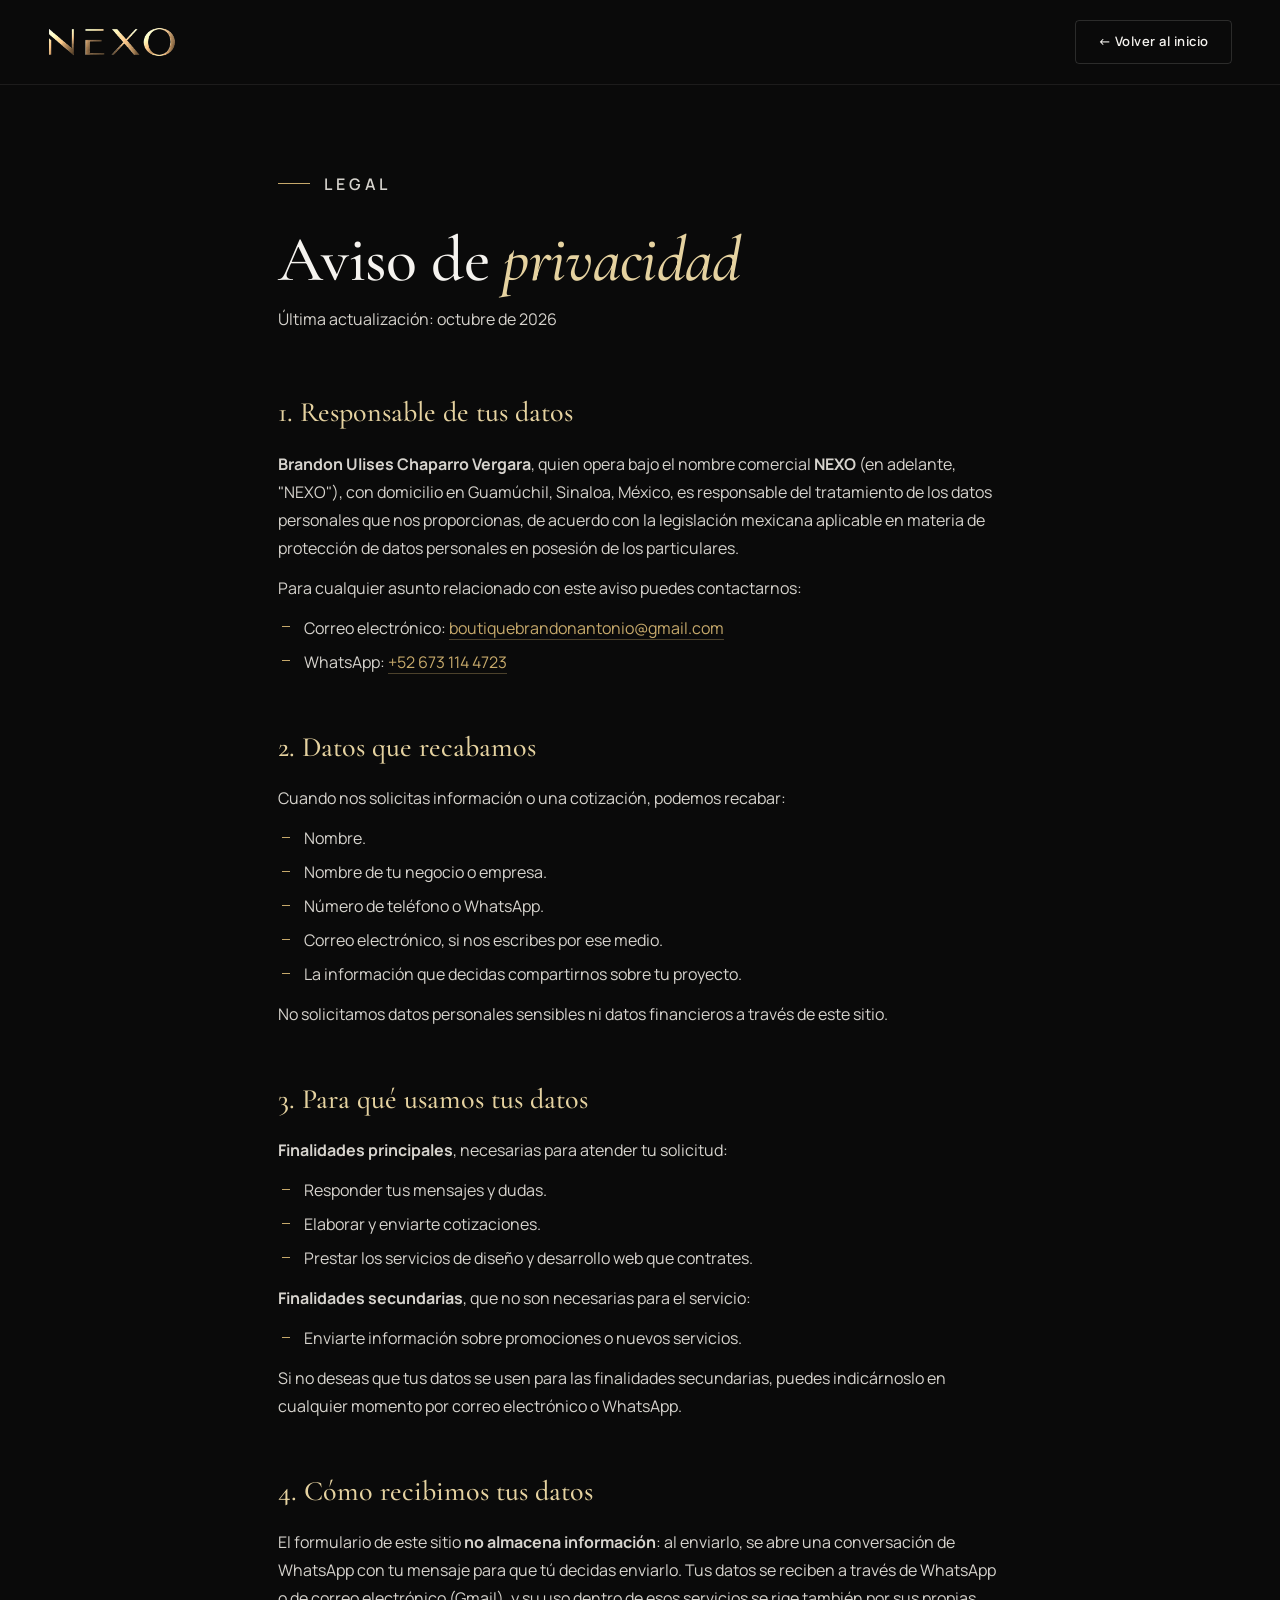
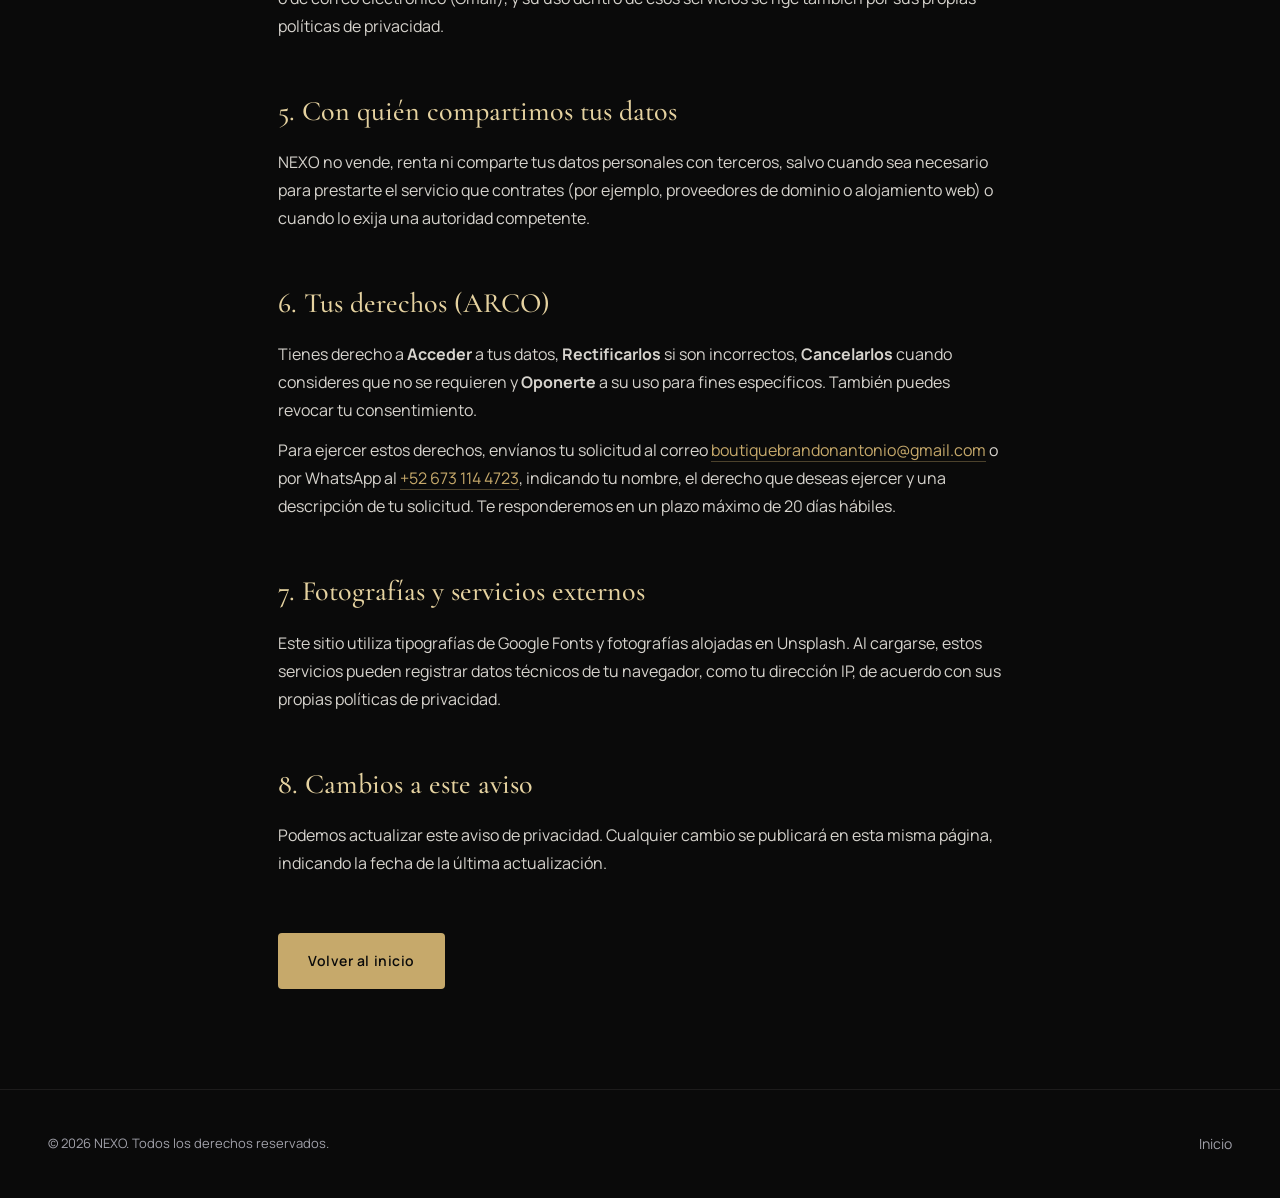
==== commit cc397470: "Agregar responsable, ubicación y correo de contacto - Aviso de privacidad con nombre del responsable" ====
--- a/aviso-de-privacidad.html
+++ b/aviso-de-privacidad.html
@@ -27,8 +27,12 @@
     <p class="legal__date">Última actualización: octubre de 2026</p>
 
     <h2>1. Responsable de tus datos</h2>
-    <p><strong>NEXO Estudio Digital</strong> (en adelante, "NEXO") es responsable del tratamiento de los datos personales que nos proporcionas, de acuerdo con la legislación mexicana aplicable en materia de protección de datos personales en posesión de los particulares.</p>
-    <p>Para cualquier asunto relacionado con este aviso puedes contactarnos por WhatsApp al <a href="https://wa.me/526731144723">+52 673 114 4723</a>.</p>
+    <p><strong>Brandon Ulises Chaparro Vergara</strong>, quien opera bajo el nombre comercial <strong>NEXO</strong> (en adelante, "NEXO"), con domicilio en Guamúchil, Sinaloa, México, es responsable del tratamiento de los datos personales que nos proporcionas, de acuerdo con la legislación mexicana aplicable en materia de protección de datos personales en posesión de los particulares.</p>
+    <p>Para cualquier asunto relacionado con este aviso puedes contactarnos:</p>
+    <ul>
+      <li>Correo electrónico: <a href="mailto:boutiquebrandonantonio@gmail.com">boutiquebrandonantonio@gmail.com</a></li>
+      <li>WhatsApp: <a href="https://wa.me/526731144723">+52 673 114 4723</a></li>
+    </ul>
 
     <h2>2. Datos que recabamos</h2>
     <p>Cuando nos solicitas información o una cotización, podemos recabar:</p>
@@ -36,6 +40,7 @@
       <li>Nombre.</li>
       <li>Nombre de tu negocio o empresa.</li>
       <li>Número de teléfono o WhatsApp.</li>
+      <li>Correo electrónico, si nos escribes por ese medio.</li>
       <li>La información que decidas compartirnos sobre tu proyecto.</li>
     </ul>
     <p>No solicitamos datos personales sensibles ni datos financieros a través de este sitio.</p>
@@ -51,17 +56,17 @@
     <ul>
       <li>Enviarte información sobre promociones o nuevos servicios.</li>
     </ul>
-    <p>Si no deseas que tus datos se usen para las finalidades secundarias, puedes indicárnoslo en cualquier momento por WhatsApp.</p>
+    <p>Si no deseas que tus datos se usen para las finalidades secundarias, puedes indicárnoslo en cualquier momento por correo electrónico o WhatsApp.</p>
 
     <h2>4. Cómo recibimos tus datos</h2>
-    <p>El formulario de este sitio <strong>no almacena información</strong>: al enviarlo, se abre una conversación de WhatsApp con tu mensaje para que tú decidas enviarlo. Tus datos se reciben a través de WhatsApp y su uso dentro de esa aplicación se rige también por las políticas de privacidad de WhatsApp.</p>
+    <p>El formulario de este sitio <strong>no almacena información</strong>: al enviarlo, se abre una conversación de WhatsApp con tu mensaje para que tú decidas enviarlo. Tus datos se reciben a través de WhatsApp o de correo electrónico (Gmail), y su uso dentro de esos servicios se rige también por sus propias políticas de privacidad.</p>
 
     <h2>5. Con quién compartimos tus datos</h2>
     <p>NEXO no vende, renta ni comparte tus datos personales con terceros, salvo cuando sea necesario para prestarte el servicio que contrates (por ejemplo, proveedores de dominio o alojamiento web) o cuando lo exija una autoridad competente.</p>
 
     <h2>6. Tus derechos (ARCO)</h2>
     <p>Tienes derecho a <strong>Acceder</strong> a tus datos, <strong>Rectificarlos</strong> si son incorrectos, <strong>Cancelarlos</strong> cuando consideres que no se requieren y <strong>Oponerte</strong> a su uso para fines específicos. También puedes revocar tu consentimiento.</p>
-    <p>Para ejercer estos derechos, envíanos tu solicitud por WhatsApp al <a href="https://wa.me/526731144723">+52 673 114 4723</a> indicando tu nombre, el derecho que deseas ejercer y una descripción de tu solicitud. Te responderemos en un plazo máximo de 20 días hábiles.</p>
+    <p>Para ejercer estos derechos, envíanos tu solicitud al correo <a href="mailto:boutiquebrandonantonio@gmail.com">boutiquebrandonantonio@gmail.com</a> o por WhatsApp al <a href="https://wa.me/526731144723">+52 673 114 4723</a>, indicando tu nombre, el derecho que deseas ejercer y una descripción de tu solicitud. Te responderemos en un plazo máximo de 20 días hábiles.</p>
 
     <h2>7. Fotografías y servicios externos</h2>
     <p>Este sitio utiliza tipografías de Google Fonts y fotografías alojadas en Unsplash. Al cargarse, estos servicios pueden registrar datos técnicos de tu navegador, como tu dirección IP, de acuerdo con sus propias políticas de privacidad.</p>
--- a/css/styles.css
+++ b/css/styles.css
@@ -1057,11 +1057,14 @@
 .footer { margin-top: 0; padding: 80px 0 40px; border-top: 1px solid var(--line); background: var(--black); }
 .footer__inner { display: flex; justify-content: space-between; gap: 40px; flex-wrap: wrap; padding-bottom: 56px; }
 .footer__tag { color: var(--gray); font-size: 15px; margin-top: 18px; max-width: 320px; }
+.footer__contact { color: var(--gray); font-size: 14px; line-height: 1.6; margin-top: 14px; }
+.footer__contact a { display: inline-block; padding: 10px 0; color: var(--gold); word-break: break-all; }
+.footer__contact a:hover { color: var(--gold-light); }
 .footer__links { display: flex; gap: 36px; flex-wrap: wrap; align-items: flex-start; }
 .footer__links a, .footer__top { display: inline-flex; align-items: center; min-height: 44px; color: var(--gray); font-size: 14px; transition: color .4s; }
 .footer__links a:hover, .footer__top:hover { color: var(--gold-light); }
 .footer__bottom {
-  display: flex; justify-content: space-between; gap: 16px; flex-wrap: wrap;
+  display: flex; justify-content: space-between; align-items: center; gap: 16px; flex-wrap: wrap;
   padding-top: 32px; border-top: 1px solid var(--line);
   color: var(--gray); font-size: 13px;
 }
